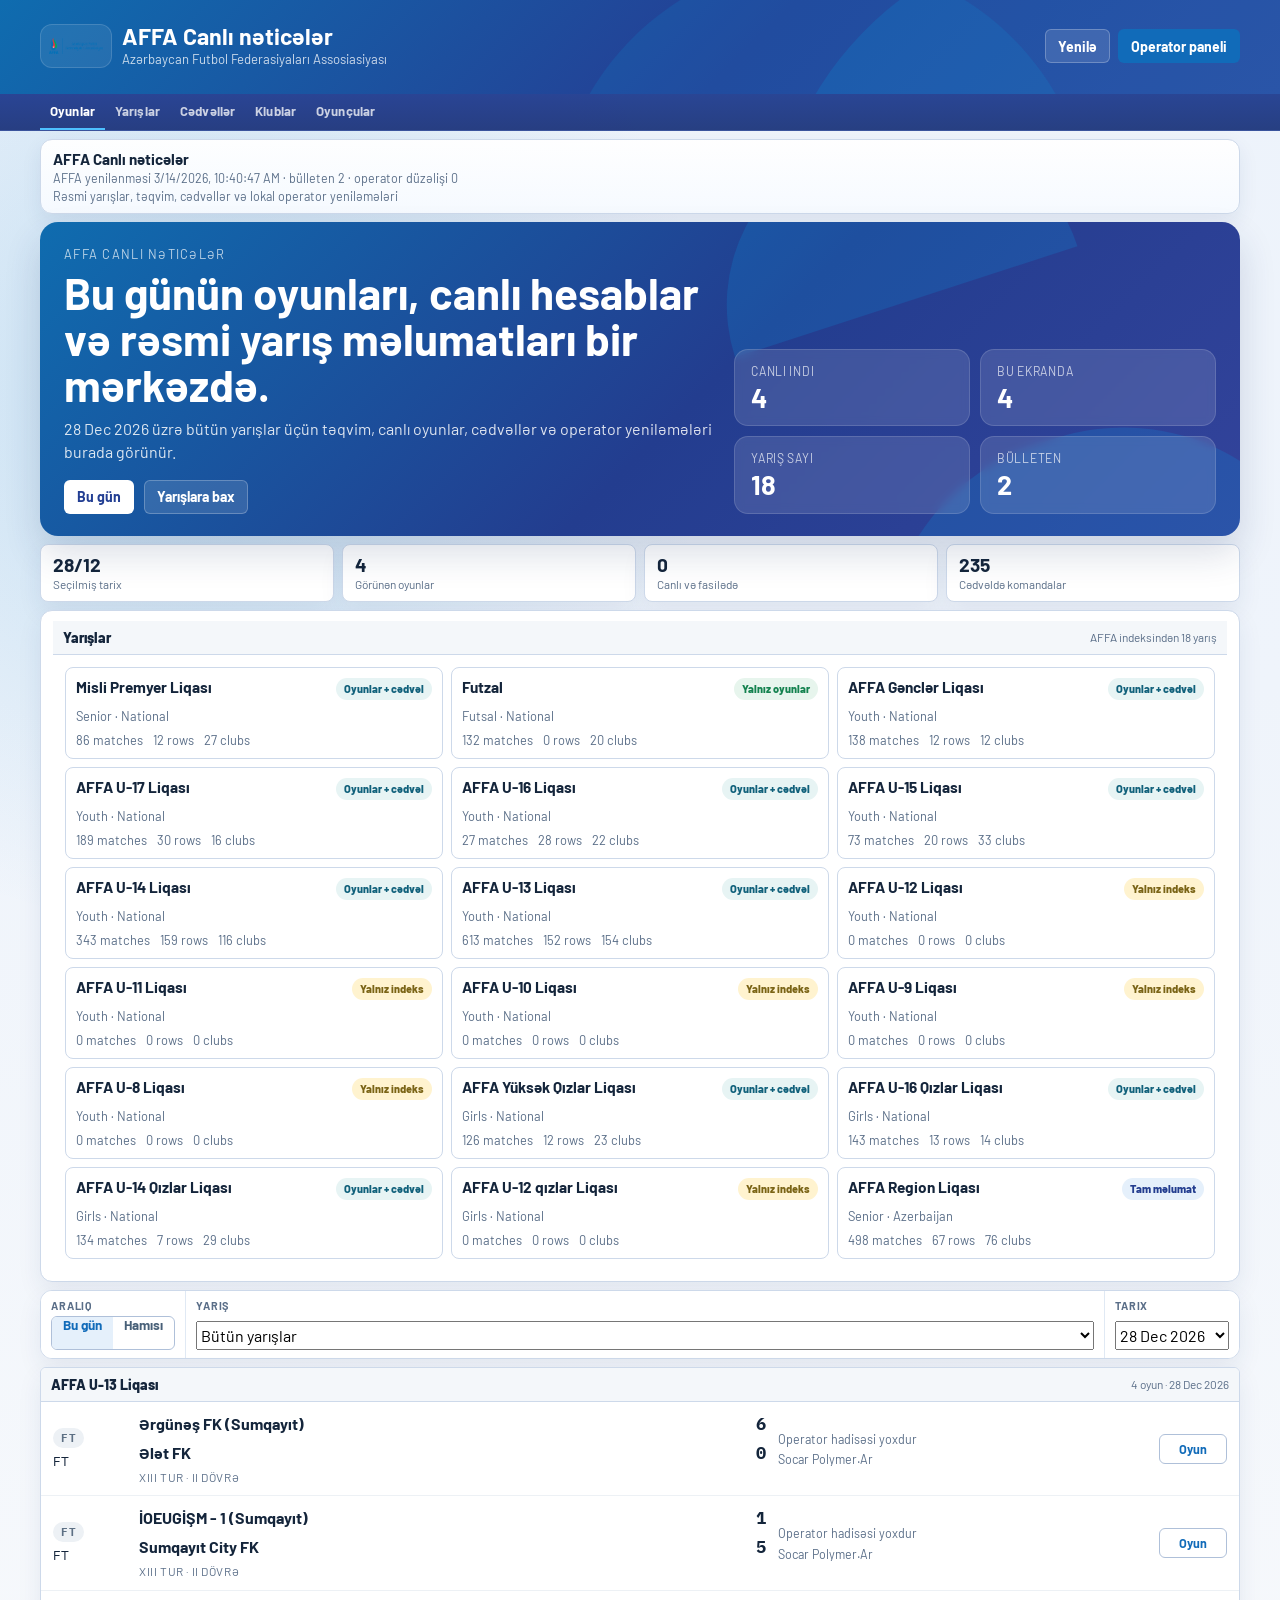
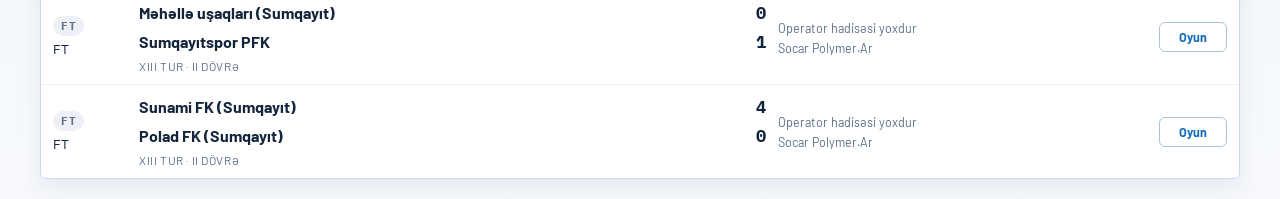
==== site/index.html @ 7ee8c451 "Initial AFFA live site" ====
<!DOCTYPE html>
<html lang="en">
  <head>
    <meta charset="UTF-8" />
    <meta name="viewport" content="width=device-width, initial-scale=1.0" />
    <title>AFFA Canlı nəticələr</title>
    <link rel="preconnect" href="https://fonts.googleapis.com" />
    <link rel="preconnect" href="https://fonts.gstatic.com" crossorigin />
    <link
      href="https://fonts.googleapis.com/css2?family=Barlow:wght@400;500;600;700;800&family=IBM+Plex+Mono:wght@400;500;600&display=swap"
      rel="stylesheet"
    />
    <link rel="stylesheet" href="./styles.css" />
  </head>
  <body>
    <header class="site-top">
      <div class="site-top__inner">
        <a class="site-brand" href="#/matches">
          <span class="site-brand__mark">
            <img src="./assets/affa-logo.png" alt="AFFA" />
          </span>
          <span class="site-brand__text">
            <strong>AFFA Canlı nəticələr</strong>
            <small>Azərbaycan Futbol Federasiyaları Assosiasiyası</small>
          </span>
        </a>
        <div class="site-actions">
          <button id="refresh-data" class="button button-secondary" type="button">Yenilə</button>
          <a class="button button-primary" href="./operator.html">Operator paneli</a>
        </div>
      </div>
    </header>

    <nav class="primary-nav">
      <div class="primary-nav__inner">
        <a href="#/matches">Oyunlar</a>
        <a href="#/competitions">Yarışlar</a>
        <a href="#/tables">Cədvəllər</a>
        <a href="#/clubs">Klublar</a>
        <a href="#/players">Oyunçular</a>
      </div>
    </nav>

    <main class="page-shell">
      <div class="service-bar">
        <div class="service-bar__title">
          <strong>AFFA Canlı nəticələr</strong>
          <span id="data-status">AFFA məlumatları gözlənilir</span>
        </div>
        <div class="service-bar__meta">Rəsmi yarışlar, təqvim, cədvəllər və lokal operator yeniləmələri</div>
      </div>

      <section id="app" class="app-shell">
        <div class="loading-state">AFFA məlumatları yüklənir…</div>
      </section>
    </main>

    <script src="./app.js" type="module"></script>
  </body>
</html>
---- site/styles.css ----
:root {
  --bg: #e8f0fb;
  --bg-page: #edf3fb;
  --panel: #ffffff;
  --panel-soft: #f4f8fd;
  --line: #cdd9ea;
  --line-strong: #afc0d9;
  --line-soft: #e0e9f4;
  --ink: #14253b;
  --muted: #5a6e88;
  --blue: #116bb9;
  --blue-strong: #233d8f;
  --blue-soft: #e5f0fb;
  --blue-deep: #233f93;
  --cyan: #0a7fcb;
  --green: #14824f;
  --green-soft: #e7f5ed;
  --teal-soft: #e7f4f4;
  --amber: #8d6400;
  --amber-soft: #fff4da;
  --red: #b53a3a;
  --red-soft: #faecec;
  --shadow: 0 10px 24px rgba(23, 49, 99, 0.08);
}

* {
  box-sizing: border-box;
}

html,
body {
  margin: 0;
  padding: 0;
}

body {
  background:
    radial-gradient(circle at 14% 22%, rgba(12, 131, 203, 0.18), transparent 30%),
    linear-gradient(180deg, #edf3fb 0%, #eff4fb 38%, #f7f9fc 100%);
  color: var(--ink);
  font-family: "Barlow", sans-serif;
}

a {
  color: inherit;
  text-decoration: none;
}

button,
select,
input,
textarea {
  font: inherit;
}

.site-top {
  position: relative;
  color: #fff;
  background: linear-gradient(135deg, #0f6caf 0%, #253e94 58%, #33439b 100%);
  border-bottom: 0;
  overflow: hidden;
}

.site-top::before,
.site-top::after {
  content: "";
  position: absolute;
  inset: auto;
  pointer-events: none;
  border-radius: 999px 999px 0 0;
  background: rgba(9, 154, 220, 0.2);
  transform: rotate(-18deg);
}

.site-top::before {
  width: 52vw;
  height: 26vw;
  right: -8vw;
  bottom: -14vw;
}

.site-top::after {
  width: 42vw;
  height: 21vw;
  right: 18vw;
  bottom: -11vw;
  background: rgba(9, 154, 220, 0.15);
}

.site-top__inner,
.primary-nav__inner,
.page-shell {
  width: min(1200px, calc(100vw - 24px));
  margin: 0 auto;
}

.site-top__inner {
  position: relative;
  min-height: 94px;
  padding: 16px 0 18px;
  display: flex;
  justify-content: space-between;
  align-items: center;
  gap: 12px;
  z-index: 1;
}

.site-brand {
  display: flex;
  align-items: center;
  gap: 10px;
}

.site-brand__mark {
  width: 72px;
  height: 44px;
  border-radius: 12px;
  display: grid;
  place-items: center;
  background: rgba(255, 255, 255, 0.08);
  border: 1px solid rgba(255, 255, 255, 0.14);
  color: #fff;
  padding: 6px 8px;
}

.site-brand__mark img {
  display: block;
  width: 100%;
  height: auto;
}

.site-brand__text {
  display: grid;
  gap: 2px;
}

.site-brand__text strong {
  font-size: 1.45rem;
  line-height: 1;
}

.site-brand__text small {
  color: rgba(255, 255, 255, 0.78);
  font-size: 0.82rem;
}

.site-actions {
  display: flex;
  gap: 8px;
  align-items: center;
}

.button {
  display: inline-flex;
  align-items: center;
  justify-content: center;
  min-height: 34px;
  padding: 0 12px;
  border-radius: 6px;
  border: 1px solid transparent;
  cursor: pointer;
  font-weight: 700;
  font-size: 0.88rem;
}

.button-primary {
  background: var(--blue);
  color: #fff;
}

.button-secondary {
  background: rgba(255, 255, 255, 0.12);
  border-color: rgba(255, 255, 255, 0.24);
  color: #fff;
}

.button-danger {
  background: var(--red-soft);
  color: var(--red);
  border-color: #efcccc;
}

.primary-nav {
  background: linear-gradient(180deg, rgba(34, 62, 144, 0.96), rgba(31, 55, 125, 0.96));
  border-bottom: 1px solid rgba(255, 255, 255, 0.08);
}

.primary-nav__inner {
  display: flex;
  gap: 0;
  align-items: center;
}

.primary-nav a {
  min-height: 36px;
  display: inline-flex;
  align-items: center;
  padding: 0 10px;
  font-weight: 700;
  color: rgba(255, 255, 255, 0.76);
  border-bottom: 2px solid transparent;
  font-size: 0.82rem;
  letter-spacing: 0.01em;
}

.primary-nav a.active,
.primary-nav a:hover {
  color: #fff;
  border-bottom-color: #4dc0ff;
}

.page-shell {
  padding: 8px 0 20px;
}

.service-bar,
.panel,
.group-panel,
.table-panel,
.detail-panel,
.club-panel {
  background: var(--panel);
  border: 1px solid var(--line);
  box-shadow: var(--shadow);
}

.service-bar {
  margin-bottom: 8px;
  padding: 10px 12px;
  display: grid;
  gap: 4px;
  align-items: start;
  border-radius: 12px;
  box-shadow: 0 8px 20px rgba(26, 52, 102, 0.08);
  background: linear-gradient(180deg, rgba(255, 255, 255, 0.96), rgba(246, 250, 255, 0.98));
}

.service-bar__title {
  display: grid;
  gap: 3px;
}

.service-bar__title strong {
  font-size: 0.95rem;
}

.service-bar__title span,
.service-bar__meta,
.subtle,
.match-row__meta,
.match-row__venue,
.group-panel__meta,
.detail-meta,
.section-meta {
  color: var(--muted);
  font-size: 0.78rem;
}

.service-bar__meta {
  max-width: 760px;
}

.app-shell {
  display: grid;
  gap: 8px;
}

.summary-strip {
  display: grid;
  grid-template-columns: repeat(4, minmax(0, 1fr));
  gap: 8px;
}

.summary-card {
  padding: 10px 12px;
  border-radius: 8px;
  background: var(--panel);
  border: 1px solid var(--line);
  box-shadow: var(--shadow);
}

.summary-card strong {
  display: block;
  font-size: 1.2rem;
  line-height: 1;
}

.summary-card span {
  display: block;
  margin-top: 3px;
  color: var(--muted);
  font-size: 0.74rem;
}

.panel {
  padding: 10px 12px;
  border-radius: 12px;
}

.landing-hero {
  position: relative;
  overflow: hidden;
  display: grid;
  grid-template-columns: 1.15fr 0.85fr;
  gap: 18px;
  padding: 24px 24px 22px;
  border-radius: 18px;
  color: #fff;
  background: linear-gradient(135deg, #0f6caf 0%, #233d8f 55%, #33439b 100%);
  box-shadow: 0 18px 36px rgba(23, 49, 99, 0.16);
}

.landing-hero::before,
.landing-hero::after {
  content: "";
  position: absolute;
  border-radius: 999px 999px 0 0;
  background: rgba(6, 162, 234, 0.18);
  transform: rotate(-18deg);
  pointer-events: none;
}

.landing-hero::before {
  width: 460px;
  height: 220px;
  right: -70px;
  bottom: -120px;
}

.landing-hero::after {
  width: 360px;
  height: 170px;
  right: 180px;
  top: -86px;
}

.landing-hero__copy,
.landing-hero__stats {
  position: relative;
  z-index: 1;
}

.landing-hero__kicker {
  font-size: 0.8rem;
  text-transform: uppercase;
  letter-spacing: 0.1em;
  color: rgba(255, 255, 255, 0.72);
  margin-bottom: 8px;
}

.landing-hero h1 {
  margin: 0 0 10px;
  font-size: clamp(1.7rem, 4vw, 2.75rem);
  line-height: 1.04;
}

.landing-hero p {
  margin: 0;
  max-width: 680px;
  color: rgba(255, 255, 255, 0.85);
  font-size: 1rem;
  line-height: 1.45;
}

.landing-hero__actions {
  display: flex;
  gap: 10px;
  flex-wrap: wrap;
  margin-top: 16px;
}

.landing-hero__actions .button-primary {
  background: #fff;
  color: var(--blue-deep);
}

.landing-hero__stats {
  display: grid;
  grid-template-columns: 1fr 1fr;
  gap: 10px;
  align-self: end;
}

.landing-stat {
  padding: 14px 16px;
  border-radius: 14px;
  background: rgba(255, 255, 255, 0.12);
  border: 1px solid rgba(255, 255, 255, 0.14);
  backdrop-filter: blur(4px);
}

.landing-stat span {
  display: block;
  font-size: 0.76rem;
  color: rgba(255, 255, 255, 0.72);
  text-transform: uppercase;
  letter-spacing: 0.06em;
}

.landing-stat strong {
  display: block;
  margin-top: 6px;
  font-size: 1.7rem;
  line-height: 1;
}

.panel-note {
  display: grid;
  gap: 4px;
  background: #fff9e9;
  border-color: #eddca8;
}

.filters-row {
  display: flex;
  gap: 10px;
  align-items: end;
  flex-wrap: wrap;
}

.toolbar-panel {
  padding: 0;
  overflow: hidden;
}

.toolbar-strip {
  display: flex;
  align-items: stretch;
  flex-wrap: wrap;
  gap: 0;
  background: #fff;
}

.toolbar-cell {
  display: grid;
  gap: 4px;
  min-width: 0;
  padding: 8px 10px;
  border-right: 1px solid var(--line-soft);
}

.toolbar-cell:last-child {
  border-right: 0;
}

.toolbar-cell--grow {
  flex: 1 1 220px;
}

.toolbar-cell--compact {
  flex: 0 0 auto;
}

.toolbar-label {
  color: var(--muted);
  font-size: 0.68rem;
  font-weight: 700;
  text-transform: uppercase;
  letter-spacing: 0.08em;
}

.field {
  display: grid;
  gap: 5px;
}

.field label {
  color: var(--muted);
  font-size: 0.75rem;
  font-weight: 700;
  text-transform: uppercase;
  letter-spacing: 0.06em;
}

.field select,
.field input,
.field textarea {
  min-height: 34px;
  border: 1px solid var(--line-strong);
  border-radius: 6px;
  padding: 7px 9px;
  background: #fff;
}

.field textarea {
  min-height: 72px;
  resize: vertical;
}

.segmented {
  display: inline-flex;
  flex-wrap: wrap;
  border: 1px solid var(--line-strong);
  border-radius: 6px;
  overflow: hidden;
  background: #fff;
}

.segmented a,
.segmented button {
  min-height: 32px;
  padding: 0 11px;
  border: 0;
  background: transparent;
  color: #486078;
  font-weight: 700;
  font-size: 0.84rem;
}

.segmented a.active,
.segmented button.active {
  background: var(--blue-soft);
  color: var(--blue);
}

.group-panel,
.table-panel,
.detail-panel,
.club-panel {
  border-radius: 6px;
  overflow: hidden;
}

.competition-grid {
  display: grid;
  grid-template-columns: repeat(3, minmax(0, 1fr));
  gap: 8px;
  padding: 12px;
}

.competition-card {
  display: grid;
  gap: 8px;
  padding: 10px;
  border: 1px solid var(--line);
  border-radius: 8px;
  background: #fff;
}

.competition-card:hover,
.competition-card--active {
  border-color: #8fb6da;
  background: #f7fbff;
}

.competition-card__top {
  display: flex;
  justify-content: space-between;
  gap: 10px;
  align-items: start;
}

.competition-card__top strong {
  font-size: 0.96rem;
}

.competition-card__badge {
  display: inline-flex;
  align-items: center;
  min-height: 22px;
  padding: 0 8px;
  border-radius: 999px;
  font-size: 0.68rem;
  font-weight: 800;
  white-space: nowrap;
}

.competition-card__badge--live {
  color: var(--green);
  background: var(--green-soft);
}

.competition-card__badge--full {
  color: var(--blue-strong);
  background: var(--blue-soft);
}

.competition-card__badge--hybrid {
  color: #11617b;
  background: var(--teal-soft);
}

.competition-card__badge--tables {
  color: #805a00;
  background: var(--amber-soft);
}

.competition-card__badge--empty {
  color: #7a6416;
  background: #fff3cf;
}

.competition-card__meta,
.competition-card__stats {
  color: var(--muted);
  font-size: 0.8rem;
}

.competition-card__stats {
  display: flex;
  gap: 10px;
  flex-wrap: wrap;
}

.group-panel__head,
.section-head {
  display: flex;
  justify-content: space-between;
  align-items: center;
  gap: 10px;
  padding: 8px 10px;
  background: #f4f7fa;
  border-bottom: 1px solid var(--line);
}

.group-panel__title,
.section-title {
  font-weight: 800;
  font-size: 0.88rem;
}

.group-panel__subhead {
  padding: 7px 10px;
  border-top: 1px solid var(--line-soft);
  border-bottom: 1px solid var(--line-soft);
  background: #fbfcfd;
  color: var(--muted);
  font-size: 0.72rem;
  font-weight: 800;
  text-transform: uppercase;
  letter-spacing: 0.08em;
}

.group-panel__meta,
.section-meta {
  font-size: 0.74rem;
}

.live-ticker {
  display: grid;
  gap: 1px;
  background: #d8e2f0;
  border-radius: 12px;
  overflow: hidden;
  border: 1px solid var(--line);
}

.live-ticker__item {
  background: linear-gradient(180deg, #ffffff, #fbfdff);
  display: grid;
  grid-template-columns: 74px minmax(320px, 1.7fr) minmax(190px, 1fr) auto;
  gap: 12px;
  padding: 10px 12px;
  align-items: center;
}

.match-list {
  display: grid;
}

.match-row {
  display: grid;
  grid-template-columns: 74px minmax(320px, 1.7fr) minmax(190px, 1fr) auto;
  gap: 12px;
  padding: 10px 12px;
  align-items: center;
  border-top: 1px solid #edf1f5;
}

.match-row--clickable,
.table-row-link {
  cursor: pointer;
}

.match-row--clickable:hover,
.table-row-link:hover,
.live-ticker__item:hover {
  background: linear-gradient(180deg, #fafdff, #f1f7ff);
}

.match-row:first-child {
  border-top: 0;
}

.match-row__status {
  display: grid;
  gap: 5px;
  justify-items: start;
  font-family: "IBM Plex Mono", monospace;
  font-size: 0.8rem;
  align-content: center;
}

.status-pill {
  display: inline-flex;
  min-height: 20px;
  align-items: center;
  padding: 0 8px;
  border-radius: 999px;
  font-size: 0.66rem;
  font-weight: 800;
  letter-spacing: 0.06em;
}

.status-live {
  color: var(--green);
  background: var(--green-soft);
}

.status-finished {
  color: #5d7084;
  background: #edf1f5;
}

.status-scheduled {
  color: var(--blue);
  background: var(--blue-soft);
}

.status-halftime {
  color: var(--amber);
  background: var(--amber-soft);
}

.match-row__teams {
  display: grid;
  gap: 6px;
}

.team-scoreline {
  display: flex;
  justify-content: space-between;
  align-items: center;
  gap: 10px;
}

.team-scoreline strong {
  font-size: 1rem;
  line-height: 1.2;
}

.team-scoreline span {
  min-width: 28px;
  text-align: right;
  font-family: "IBM Plex Mono", monospace;
  font-size: 1.08rem;
  font-weight: 700;
}

.match-row__meta {
  line-height: 1.3;
  font-size: 0.74rem;
  text-transform: uppercase;
  letter-spacing: 0.05em;
}

.timeline-preview {
  color: #4e6173;
  font-size: 0.75rem;
  line-height: 1.4;
}

.timeline-preview strong {
  color: var(--ink);
}

.detail-link {
  display: inline-flex;
  align-items: center;
  justify-content: center;
  min-height: 30px;
  padding: 0 10px;
  border-radius: 6px;
  border: 1px solid var(--line-strong);
  background: #fff;
  color: var(--blue);
  font-weight: 700;
  font-size: 0.78rem;
}

.match-row .detail-link,
.live-ticker__item .detail-link {
  min-width: 68px;
}

.match-row__side {
  display: grid;
  gap: 4px;
  align-items: start;
}

.match-row__venue {
  white-space: nowrap;
  overflow: hidden;
  text-overflow: ellipsis;
}

.detail-layout {
  display: grid;
  gap: 12px;
}

.scoreboard {
  display: grid;
  grid-template-columns: 1fr auto 1fr;
  gap: 16px;
  align-items: center;
  padding: 14px 12px;
}

.scoreboard__team {
  font-size: 1.2rem;
  font-weight: 800;
}

.scoreboard__team:last-child {
  text-align: right;
}

.scoreboard__score {
  font-family: "IBM Plex Mono", monospace;
  font-size: 2.4rem;
  font-weight: 700;
}

.two-col {
  display: grid;
  grid-template-columns: 1fr 1fr;
  gap: 12px;
}

.content-pad {
  padding: 12px;
}

.table-wrap {
  overflow-x: auto;
}

table {
  width: 100%;
  border-collapse: collapse;
}

th {
  text-align: left;
  padding: 10px;
  font-size: 0.72rem;
  color: var(--muted);
  text-transform: uppercase;
  letter-spacing: 0.06em;
  border-bottom: 1px solid var(--line);
}

td {
  padding: 10px;
  border-bottom: 1px solid #edf1f5;
  vertical-align: top;
}

tbody tr:last-child td {
  border-bottom: 0;
}

.club-grid {
  display: grid;
  grid-template-columns: 1.3fr 0.9fr;
  gap: 12px;
}

.stats-grid {
  display: grid;
  grid-template-columns: repeat(4, minmax(0, 1fr));
  gap: 10px;
}

.stat-box {
  border: 1px solid var(--line);
  border-radius: 6px;
  padding: 9px;
  background: var(--panel-soft);
}

.stat-box span {
  display: block;
  color: var(--muted);
  font-size: 0.72rem;
  text-transform: uppercase;
  letter-spacing: 0.06em;
}

.stat-box strong {
  display: block;
  margin-top: 4px;
  font-size: 1rem;
}

.form-pills {
  display: flex;
  gap: 6px;
  flex-wrap: wrap;
}

.form-pill {
  width: 28px;
  height: 28px;
  border-radius: 999px;
  display: grid;
  place-items: center;
  color: #fff;
  font-size: 0.78rem;
  font-weight: 800;
}

.pill-win {
  background: var(--green);
}

.pill-draw {
  background: #6d7d8d;
}

.pill-loss {
  background: var(--red);
}

.lineup-list,
.timeline-list {
  display: grid;
}

.player-row,
.event-row {
  display: flex;
  justify-content: space-between;
  gap: 10px;
  align-items: start;
  padding: 10px 0;
  border-top: 1px solid #edf1f5;
}

.player-row:first-child,
.event-row:first-child {
  border-top: 0;
}

.empty-state,
.loading-state {
  padding: 24px 18px;
  text-align: center;
  color: var(--muted);
  background: #fff;
  border: 1px dashed var(--line-strong);
  border-radius: 6px;
}

.competition-summary-grid {
  display: grid;
  grid-template-columns: 1.2fr 0.8fr;
  gap: 10px;
}

.competition-links {
  display: flex;
  gap: 8px;
  flex-wrap: wrap;
}

.competition-subnav {
  padding: 8px 10px;
}

.competition-subnav--sticky {
  position: sticky;
  top: 8px;
  z-index: 20;
  box-shadow: 0 8px 18px rgba(20, 35, 54, 0.05);
  background: rgba(243, 245, 247, 0.92);
  backdrop-filter: blur(8px);
}

.competition-subnav__links {
  width: fit-content;
}

.competition-subnav__links a {
  min-width: 92px;
  justify-content: center;
}

.competition-header-block {
  overflow: hidden;
}

.competition-breadcrumbs {
  display: flex;
  gap: 8px;
  align-items: center;
  color: var(--muted);
  font-size: 0.74rem;
  margin-bottom: 10px;
}

.competition-header-block__top {
  display: flex;
  justify-content: space-between;
  gap: 12px;
  align-items: end;
}

.competition-header-block__kicker {
  color: var(--muted);
  font-size: 0.72rem;
  text-transform: uppercase;
  letter-spacing: 0.08em;
  margin-bottom: 4px;
}

.competition-header-block__title {
  margin: 0;
  font-size: 1.7rem;
  line-height: 1.05;
}

.competition-header-block__actions {
  display: flex;
  gap: 8px;
  flex-wrap: wrap;
}

.competition-summary-panel {
  overflow: hidden;
}

.operator-toolbar {
  padding: 0;
  overflow: hidden;
}

.operator-toolbar__status {
  padding: 8px 10px;
  border-top: 1px solid var(--line-soft);
  color: var(--muted);
  font-size: 0.78rem;
  background: #fbfcfd;
}

.competition-hero {
  display: grid;
  grid-template-columns: 1.2fr 0.8fr;
  gap: 12px;
  align-items: start;
}

.competition-hero__main {
  display: grid;
  gap: 8px;
}

.competition-hero__main p {
  margin: 0;
  color: var(--muted);
  line-height: 1.45;
}

.competition-hero__badge {
  width: fit-content;
  display: inline-flex;
  align-items: center;
  min-height: 24px;
  padding: 0 9px;
  border-radius: 999px;
  font-size: 0.72rem;
  font-weight: 800;
}

.competition-hero__stats {
  display: grid;
  grid-template-columns: 1fr 1fr;
  gap: 8px;
}

.bulletin-section {
  display: grid;
  gap: 10px;
}

.bulletin-panel {
  overflow: hidden;
}

.bulletin-grid {
  display: grid;
  grid-template-columns: 1.35fr 0.85fr;
  gap: 12px;
}

.bulletin-stack {
  display: grid;
  gap: 12px;
}

.bulletin-side {
  display: grid;
  gap: 12px;
}

.bulletin-suspensions {
  display: grid;
}

.bulletin-suspensions .coverage-row {
  display: grid;
  gap: 4px;
}

.bulletin-suspensions .coverage-row span {
  text-align: left;
}

.coverage-list,
.group-snippet__body {
  display: grid;
}

.coverage-row {
  display: flex;
  justify-content: space-between;
  gap: 10px;
  align-items: start;
  padding: 9px 0;
  border-top: 1px solid #edf1f5;
}

.coverage-row:first-child {
  border-top: 0;
}

.coverage-row span {
  color: var(--muted);
  text-align: right;
}

.group-snippet + .group-snippet {
  margin-top: 12px;
}

.group-snippet__title {
  font-weight: 800;
  margin-bottom: 6px;
}

@media (max-width: 960px) {
  .summary-strip,
  .stats-grid,
  .club-grid,
  .two-col,
  .competition-summary-grid,
  .landing-hero,
  .competition-hero,
  .bulletin-grid {
    grid-template-columns: 1fr 1fr;
  }

  .competition-grid {
    grid-template-columns: 1fr 1fr;
  }

  .live-ticker__item,
  .match-row {
    grid-template-columns: 1fr;
  }

  .match-row__side {
    gap: 6px;
  }

  .competition-header-block__top {
    flex-direction: column;
    align-items: start;
  }

  .competition-subnav--sticky {
    top: 0;
    border-radius: 0;
    border-left: 0;
    border-right: 0;
    margin-left: -12px;
    margin-right: -12px;
    padding-left: 12px;
    padding-right: 12px;
    box-shadow: 0 4px 12px rgba(20, 35, 54, 0.04);
  }

  .toolbar-cell {
    border-right: 0;
    border-bottom: 1px solid var(--line-soft);
  }

  .toolbar-cell:last-child {
    border-bottom: 0;
  }
}

@media (max-width: 720px) {
  .site-top__inner,
  .service-bar,
  .filters-row {
    flex-direction: column;
    align-items: stretch;
  }

  .primary-nav__inner {
    overflow-x: auto;
  }

  .summary-strip,
  .stats-grid,
  .club-grid,
  .two-col,
  .competition-summary-grid,
  .landing-hero,
  .landing-hero__stats,
  .competition-hero,
  .competition-hero__stats,
  .bulletin-grid {
    grid-template-columns: 1fr;
  }

  .competition-grid {
    grid-template-columns: 1fr;
  }

  .landing-hero {
    padding: 18px 16px;
  }

  .site-top__inner {
    min-height: auto;
    padding: 14px 0 16px;
  }

  .site-brand__text strong {
    font-size: 1.2rem;
  }

  .competition-subnav__links {
    width: 100%;
    overflow-x: auto;
    flex-wrap: nowrap;
    white-space: nowrap;
    scrollbar-width: thin;
  }

  .scoreboard {
    grid-template-columns: 1fr;
    text-align: center;
  }

  .scoreboard__team:last-child {
    text-align: center;
  }

  .competition-subnav__links a {
    min-width: fit-content;
    flex: 0 0 auto;
  }
}
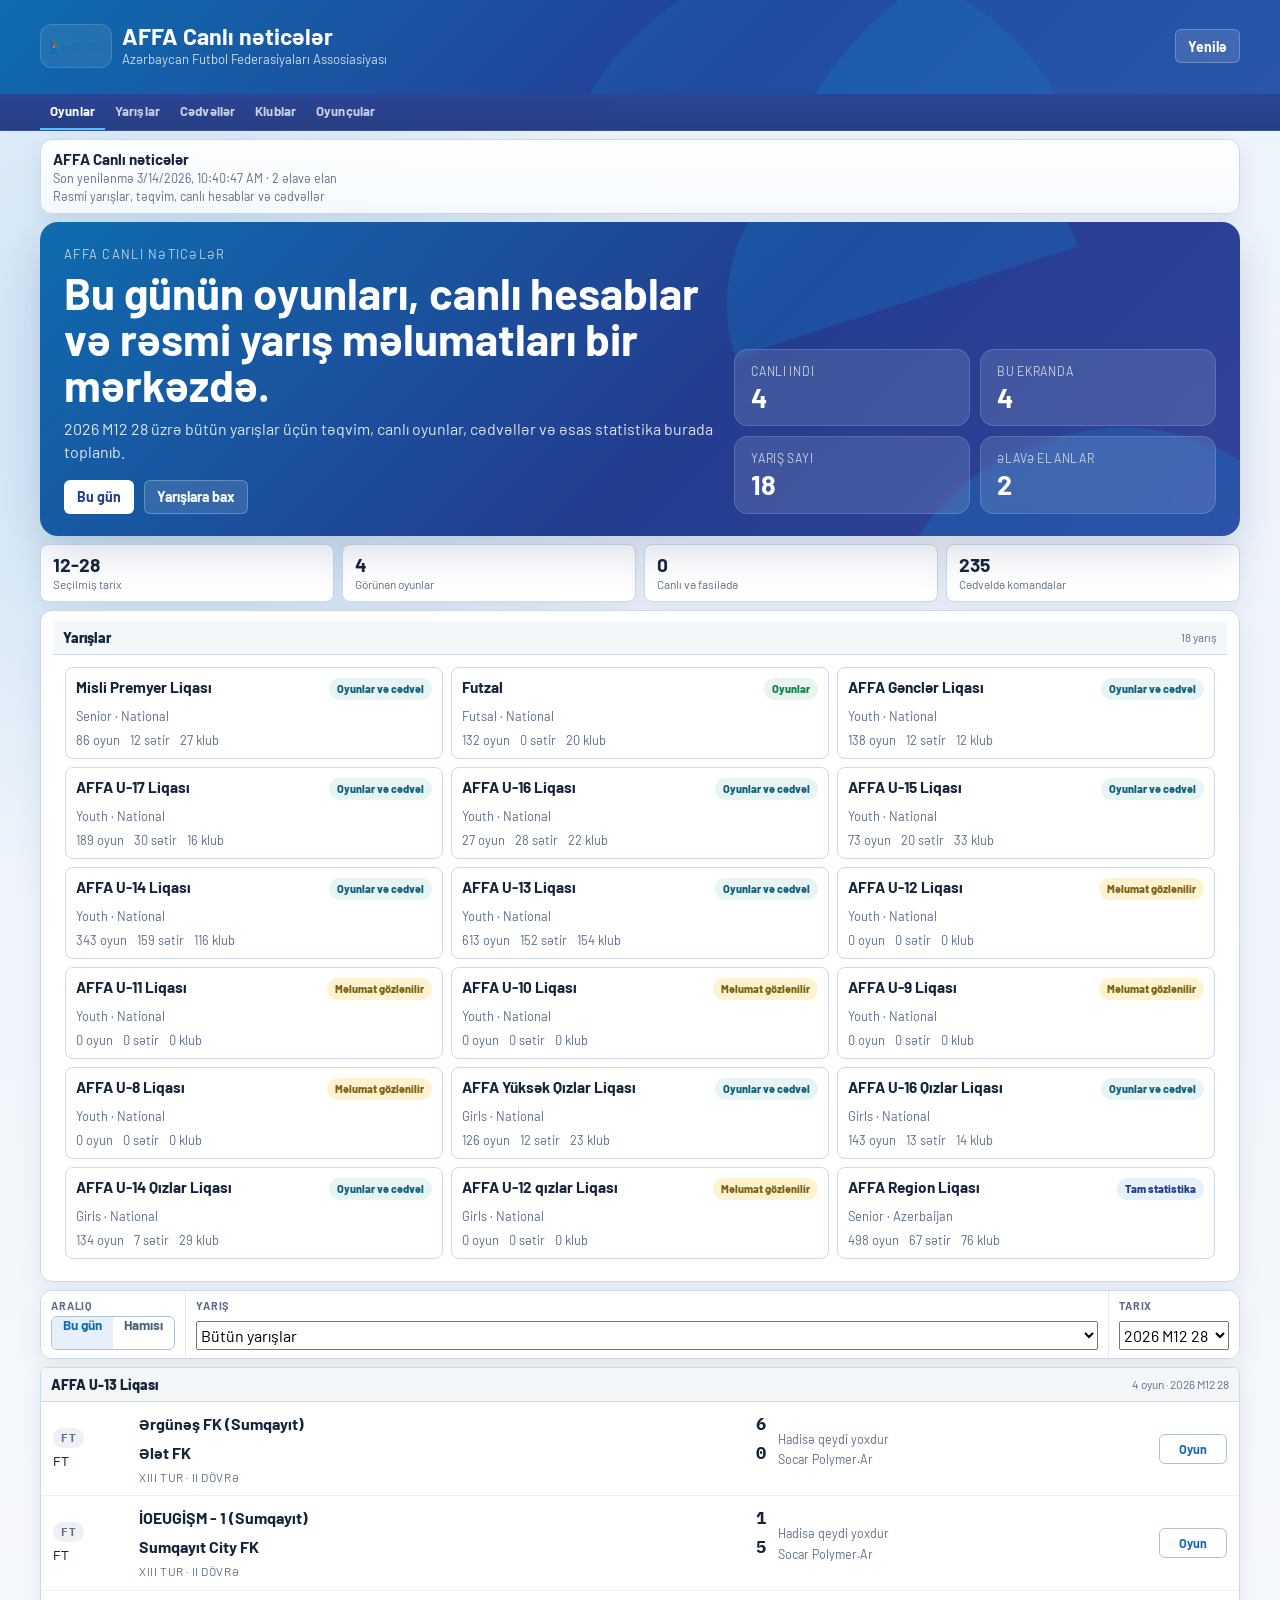
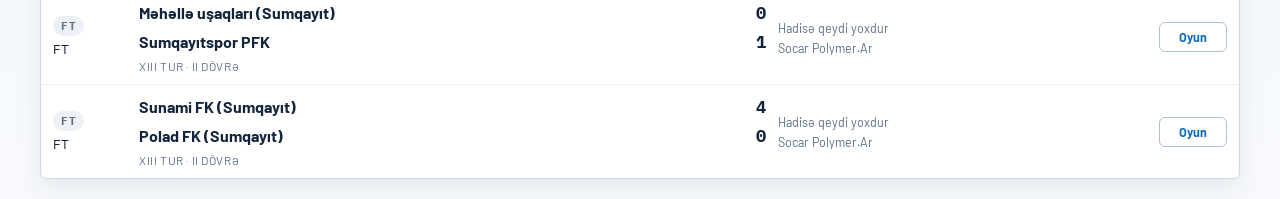
==== commit 2d2852ef: "Polish public-facing website copy" ====
--- a/site/index.html
+++ b/site/index.html
@@ -26,7 +26,6 @@
         </a>
         <div class="site-actions">
           <button id="refresh-data" class="button button-secondary" type="button">Yenilə</button>
-          <a class="button button-primary" href="./operator.html">Operator paneli</a>
         </div>
       </div>
     </header>
@@ -47,7 +46,7 @@
           <strong>AFFA Canlı nəticələr</strong>
           <span id="data-status">AFFA məlumatları gözlənilir</span>
         </div>
-        <div class="service-bar__meta">Rəsmi yarışlar, təqvim, cədvəllər və lokal operator yeniləmələri</div>
+        <div class="service-bar__meta">Rəsmi yarışlar, təqvim, canlı hesablar və cədvəllər</div>
       </div>
 
       <section id="app" class="app-shell">
--- a/site/styles.css
+++ b/site/styles.css
@@ -1240,8 +1240,60 @@
     padding: 14px 0 16px;
   }
 
+  .page-shell {
+    padding: 6px 0 16px;
+  }
+
+  .site-brand {
+    width: 100%;
+    align-items: flex-start;
+  }
+
+  .site-brand__mark {
+    width: 62px;
+    height: 40px;
+  }
+
   .site-brand__text strong {
     font-size: 1.2rem;
+  }
+
+  .site-brand__text small {
+    font-size: 0.76rem;
+  }
+
+  .site-actions {
+    width: 100%;
+    display: grid;
+    grid-template-columns: 1fr 1fr;
+  }
+
+  .site-actions .button {
+    width: 100%;
+  }
+
+  .primary-nav a {
+    padding: 0 12px;
+    font-size: 0.8rem;
+    white-space: nowrap;
+  }
+
+  .panel,
+  .service-bar,
+  .summary-card {
+    border-radius: 10px;
+  }
+
+  .summary-card {
+    padding: 9px 10px;
+  }
+
+  .toolbar-cell {
+    padding: 8px 9px;
+  }
+
+  .toolbar-label {
+    font-size: 0.64rem;
   }
 
   .competition-subnav__links {
@@ -1265,4 +1317,97 @@
     min-width: fit-content;
     flex: 0 0 auto;
   }
-}
+
+  .live-ticker__item,
+  .match-row {
+    gap: 8px;
+    padding: 10px;
+  }
+
+  .match-row__status {
+    grid-template-columns: auto auto;
+    gap: 6px 8px;
+    align-items: center;
+  }
+
+  .match-row__teams {
+    gap: 5px;
+  }
+
+  .team-scoreline strong {
+    font-size: 0.94rem;
+  }
+
+  .team-scoreline span {
+    min-width: 22px;
+    font-size: 1rem;
+  }
+
+  .match-row__meta,
+  .timeline-preview,
+  .match-row__venue {
+    font-size: 0.72rem;
+  }
+
+  .match-row .detail-link,
+  .live-ticker__item .detail-link {
+    width: 100%;
+    min-width: 0;
+  }
+
+  .competition-header-block__title {
+    font-size: 1.38rem;
+  }
+
+  .competition-header-block__actions {
+    width: 100%;
+  }
+
+  .competition-header-block__actions .detail-link {
+    flex: 1 1 120px;
+    text-align: center;
+  }
+}
+
+@media (max-width: 520px) {
+  .site-top__inner,
+  .primary-nav__inner,
+  .page-shell {
+    width: min(1200px, calc(100vw - 16px));
+  }
+
+  .landing-hero {
+    padding: 16px 14px;
+    border-radius: 14px;
+  }
+
+  .landing-hero h1 {
+    font-size: 1.5rem;
+  }
+
+  .landing-hero p {
+    font-size: 0.92rem;
+  }
+
+  .landing-stat {
+    padding: 12px 13px;
+  }
+
+  .competition-grid {
+    padding: 10px;
+  }
+
+  .competition-card {
+    padding: 9px;
+  }
+
+  .section-head,
+  .group-panel__head {
+    padding: 8px 9px;
+  }
+
+  th,
+  td {
+    padding: 8px;
+  }
+}
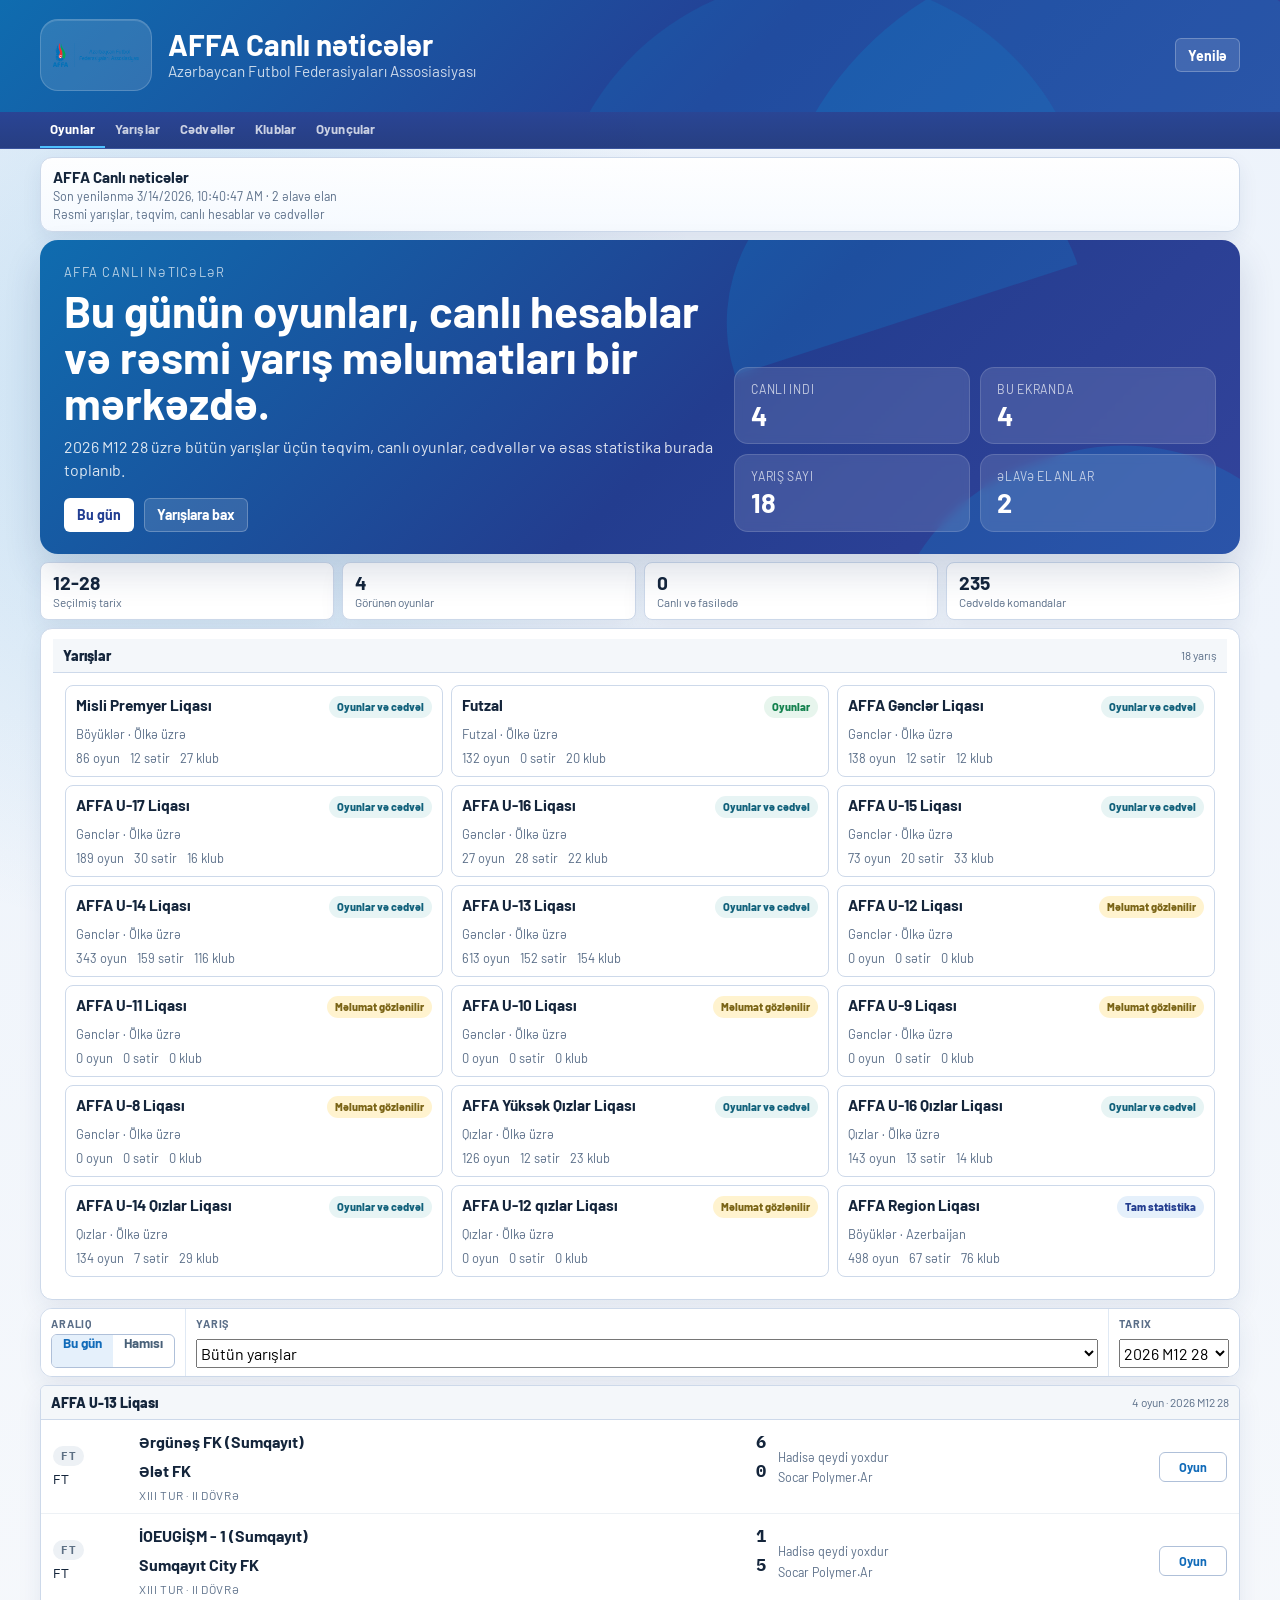
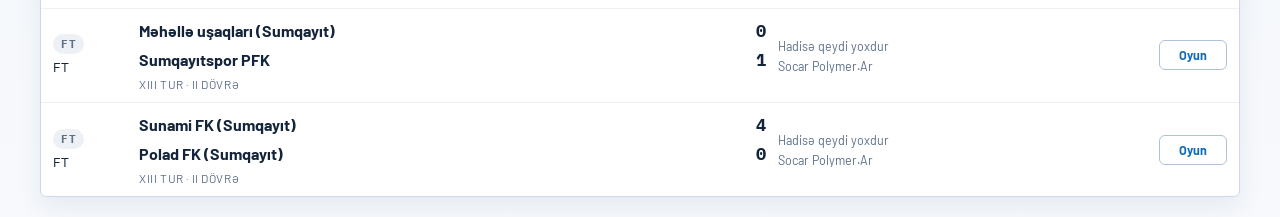
==== commit 6f01dcc5: "Add cache busting for static assets" ====
--- a/site/index.html
+++ b/site/index.html
@@ -10,14 +10,14 @@
       href="https://fonts.googleapis.com/css2?family=Barlow:wght@400;500;600;700;800&family=IBM+Plex+Mono:wght@400;500;600&display=swap"
       rel="stylesheet"
     />
-    <link rel="stylesheet" href="./styles.css" />
+    <link rel="stylesheet" href="./styles.css?v=20260315b" />
   </head>
   <body>
     <header class="site-top">
       <div class="site-top__inner">
         <a class="site-brand" href="#/matches">
           <span class="site-brand__mark">
-            <img src="./assets/affa-logo.png" alt="AFFA" />
+            <img src="./assets/affa-logo.png?v=20260315b" alt="AFFA" />
           </span>
           <span class="site-brand__text">
             <strong>AFFA Canlı nəticələr</strong>
@@ -54,6 +54,6 @@
       </section>
     </main>
 
-    <script src="./app.js" type="module"></script>
+    <script src="./app.js?v=20260315b" type="module"></script>
   </body>
 </html>
--- a/site/styles.css
+++ b/site/styles.css
@@ -96,37 +96,39 @@
 
 .site-top__inner {
   position: relative;
-  min-height: 94px;
-  padding: 16px 0 18px;
+  min-height: 112px;
+  padding: 18px 0 20px;
   display: flex;
   justify-content: space-between;
   align-items: center;
-  gap: 12px;
+  gap: 18px;
   z-index: 1;
 }
 
 .site-brand {
   display: flex;
   align-items: center;
-  gap: 10px;
+  gap: 16px;
 }
 
 .site-brand__mark {
-  width: 72px;
-  height: 44px;
-  border-radius: 12px;
+  width: 112px;
+  height: 72px;
+  border-radius: 18px;
   display: grid;
   place-items: center;
-  background: rgba(255, 255, 255, 0.08);
-  border: 1px solid rgba(255, 255, 255, 0.14);
+  background: rgba(255, 255, 255, 0.12);
+  border: 1px solid rgba(255, 255, 255, 0.18);
   color: #fff;
-  padding: 6px 8px;
+  padding: 10px 12px;
+  box-shadow: inset 0 1px 0 rgba(255, 255, 255, 0.14);
 }
 
 .site-brand__mark img {
   display: block;
   width: 100%;
-  height: auto;
+  height: 100%;
+  object-fit: contain;
 }
 
 .site-brand__text {
@@ -135,13 +137,13 @@
 }
 
 .site-brand__text strong {
-  font-size: 1.45rem;
+  font-size: 1.85rem;
   line-height: 1;
 }
 
 .site-brand__text small {
   color: rgba(255, 255, 255, 0.78);
-  font-size: 0.82rem;
+  font-size: 0.96rem;
 }
 
 .site-actions {
@@ -1250,16 +1252,16 @@
   }
 
   .site-brand__mark {
-    width: 62px;
-    height: 40px;
+    width: 88px;
+    height: 56px;
   }
 
   .site-brand__text strong {
-    font-size: 1.2rem;
+    font-size: 1.35rem;
   }
 
   .site-brand__text small {
-    font-size: 0.76rem;
+    font-size: 0.82rem;
   }
 
   .site-actions {
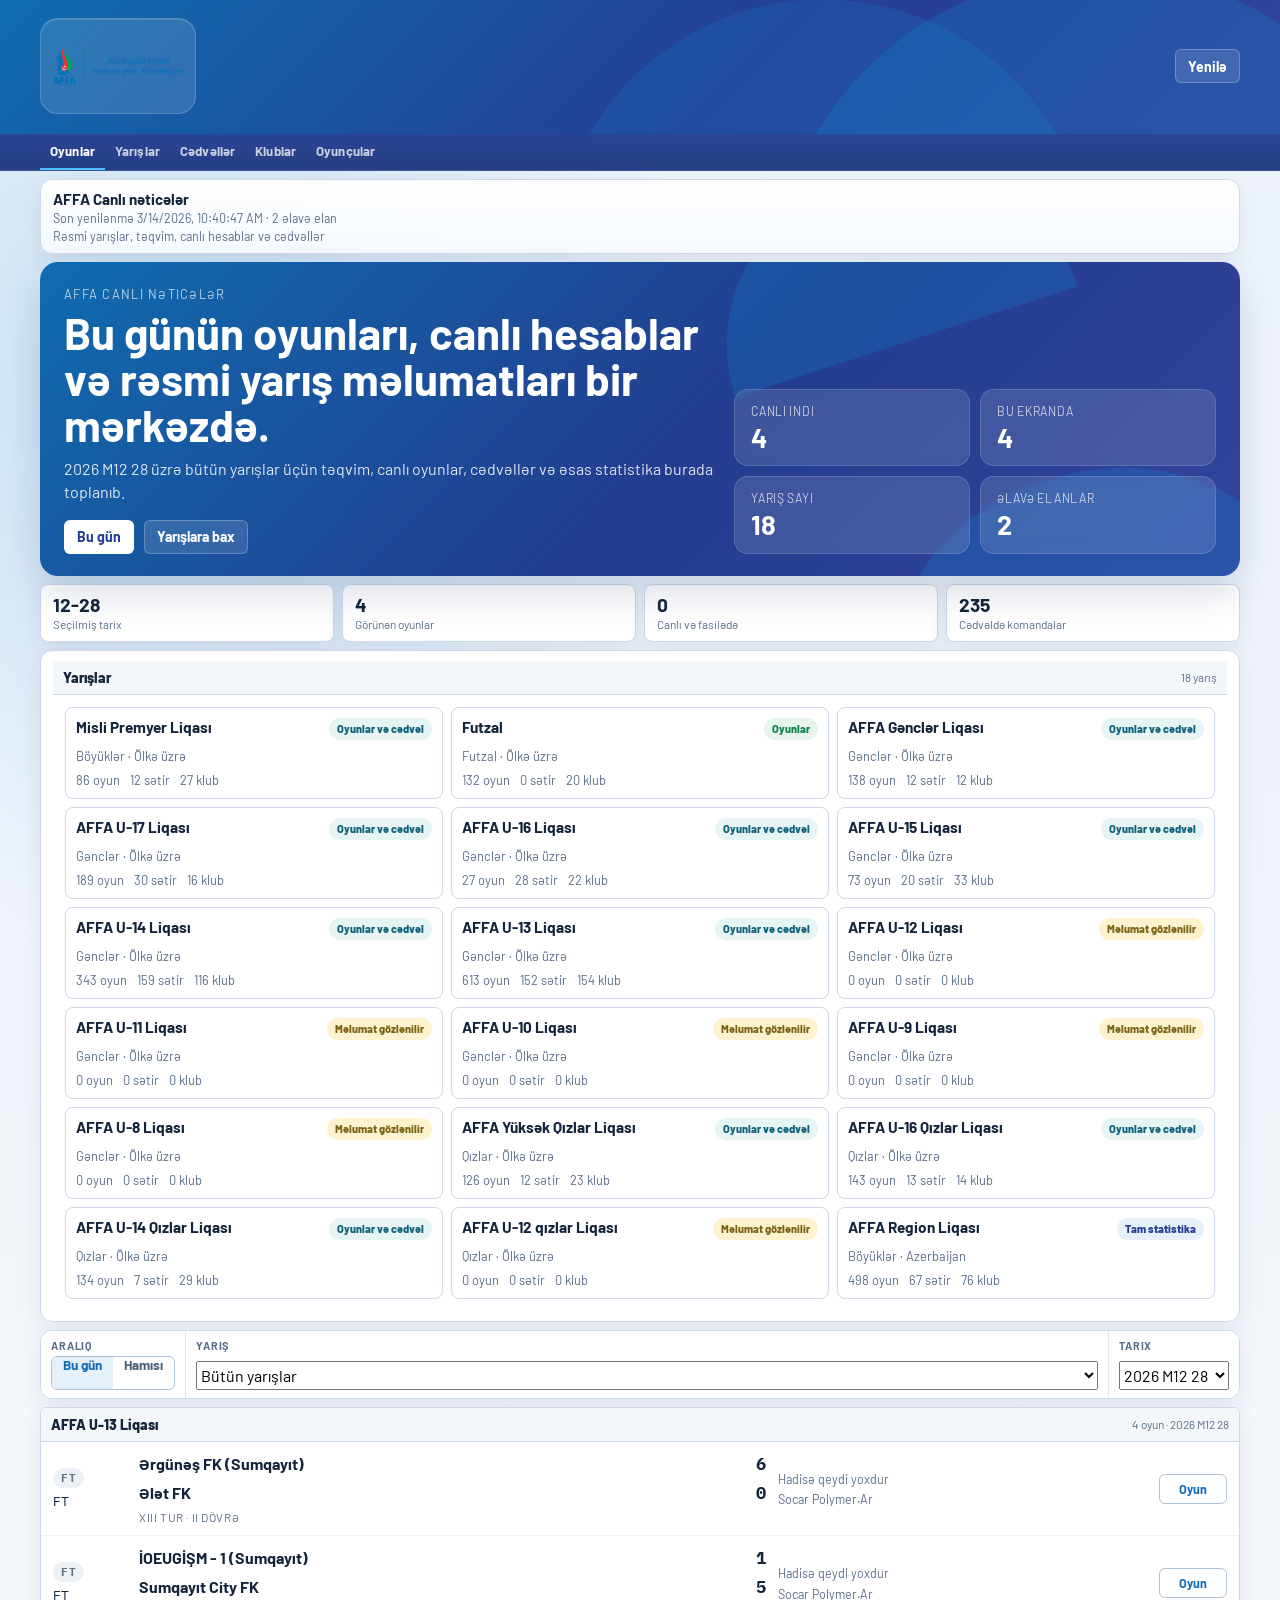
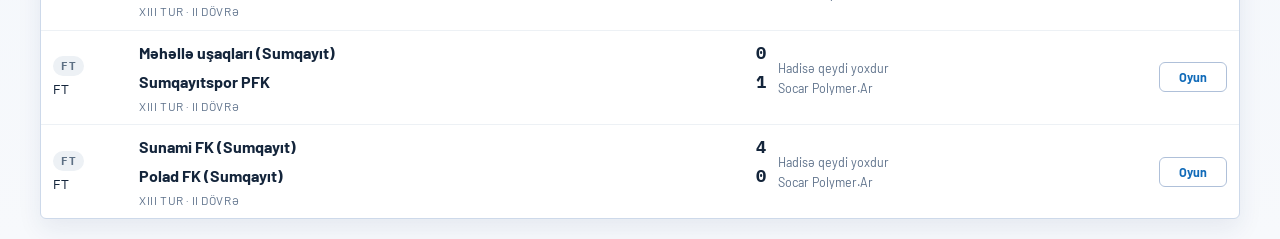
==== commit 44c7b2b3: "Simplify public header branding" ====
--- a/site/index.html
+++ b/site/index.html
@@ -18,10 +18,6 @@
         <a class="site-brand" href="#/matches">
           <span class="site-brand__mark">
             <img src="./assets/affa-logo.png?v=20260315b" alt="AFFA" />
-          </span>
-          <span class="site-brand__text">
-            <strong>AFFA Canlı nəticələr</strong>
-            <small>Azərbaycan Futbol Federasiyaları Assosiasiyası</small>
           </span>
         </a>
         <div class="site-actions">
--- a/site/styles.css
+++ b/site/styles.css
@@ -112,8 +112,8 @@
 }
 
 .site-brand__mark {
-  width: 112px;
-  height: 72px;
+  width: 156px;
+  height: 96px;
   border-radius: 18px;
   display: grid;
   place-items: center;
@@ -1252,8 +1252,8 @@
   }
 
   .site-brand__mark {
-    width: 88px;
-    height: 56px;
+    width: 126px;
+    height: 78px;
   }
 
   .site-brand__text strong {
@@ -1383,6 +1383,12 @@
     border-radius: 14px;
   }
 
+  .site-brand__mark {
+    width: 108px;
+    height: 68px;
+    border-radius: 16px;
+  }
+
   .landing-hero h1 {
     font-size: 1.5rem;
   }
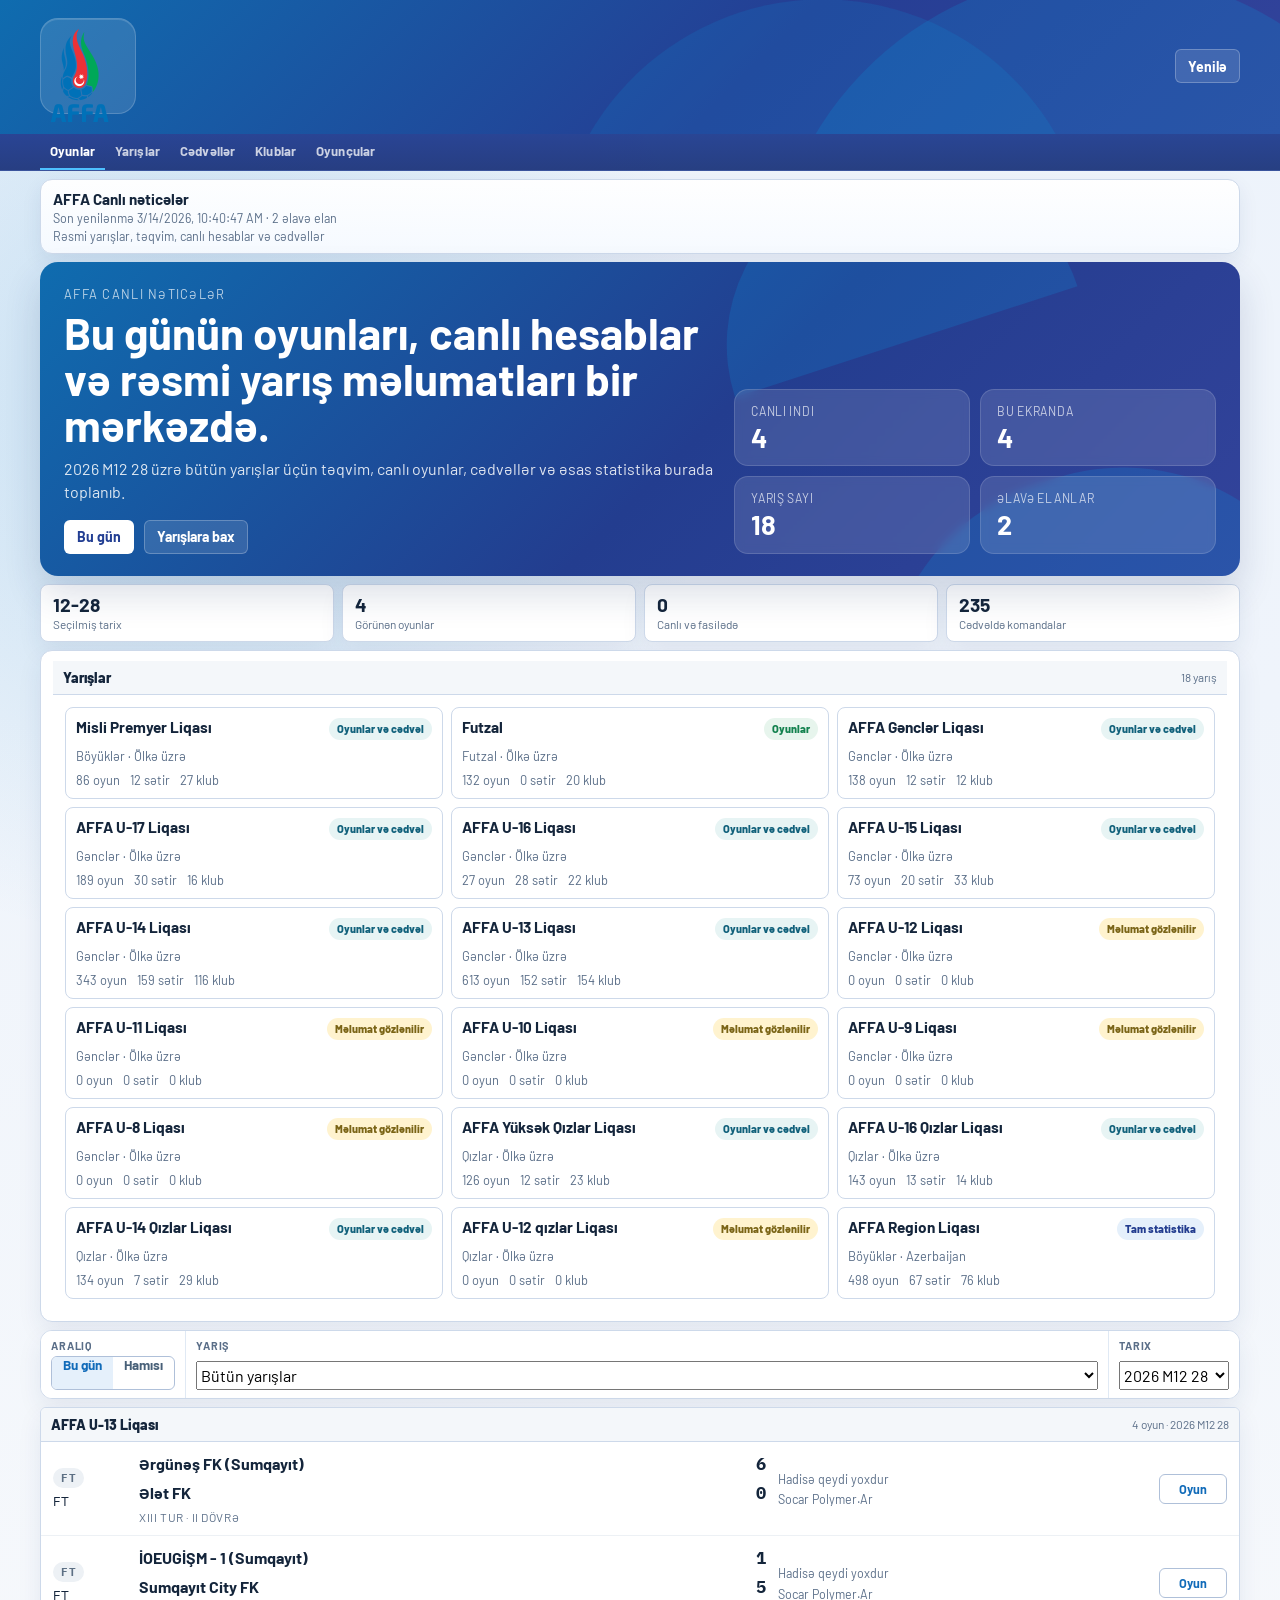
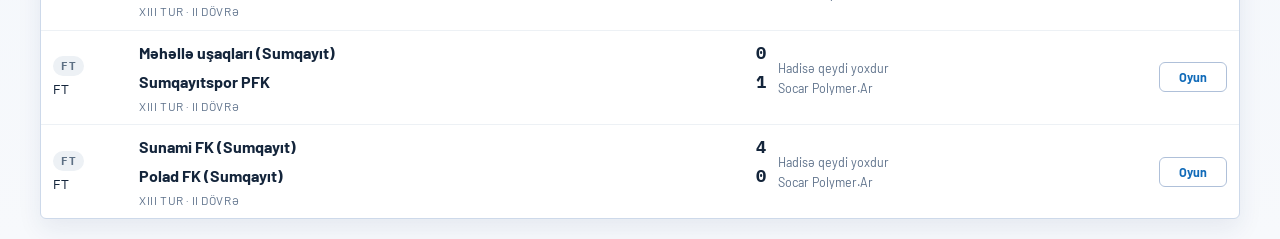
==== commit a5c9e565: "Use emblem-only AFFA logo" ====
--- a/site/index.html
+++ b/site/index.html
@@ -17,7 +17,7 @@
       <div class="site-top__inner">
         <a class="site-brand" href="#/matches">
           <span class="site-brand__mark">
-            <img src="./assets/affa-logo.png?v=20260315b" alt="AFFA" />
+            <img src="./assets/affa-logo-mark-tight.png?v=20260315c" alt="AFFA" />
           </span>
         </a>
         <div class="site-actions">
--- a/site/styles.css
+++ b/site/styles.css
@@ -112,7 +112,7 @@
 }
 
 .site-brand__mark {
-  width: 156px;
+  width: 96px;
   height: 96px;
   border-radius: 18px;
   display: grid;
@@ -120,7 +120,7 @@
   background: rgba(255, 255, 255, 0.12);
   border: 1px solid rgba(255, 255, 255, 0.18);
   color: #fff;
-  padding: 10px 12px;
+  padding: 10px;
   box-shadow: inset 0 1px 0 rgba(255, 255, 255, 0.14);
 }
 
@@ -1252,8 +1252,8 @@
   }
 
   .site-brand__mark {
-    width: 126px;
-    height: 78px;
+    width: 82px;
+    height: 82px;
   }
 
   .site-brand__text strong {
@@ -1384,8 +1384,8 @@
   }
 
   .site-brand__mark {
-    width: 108px;
-    height: 68px;
+    width: 72px;
+    height: 72px;
     border-radius: 16px;
   }
 
